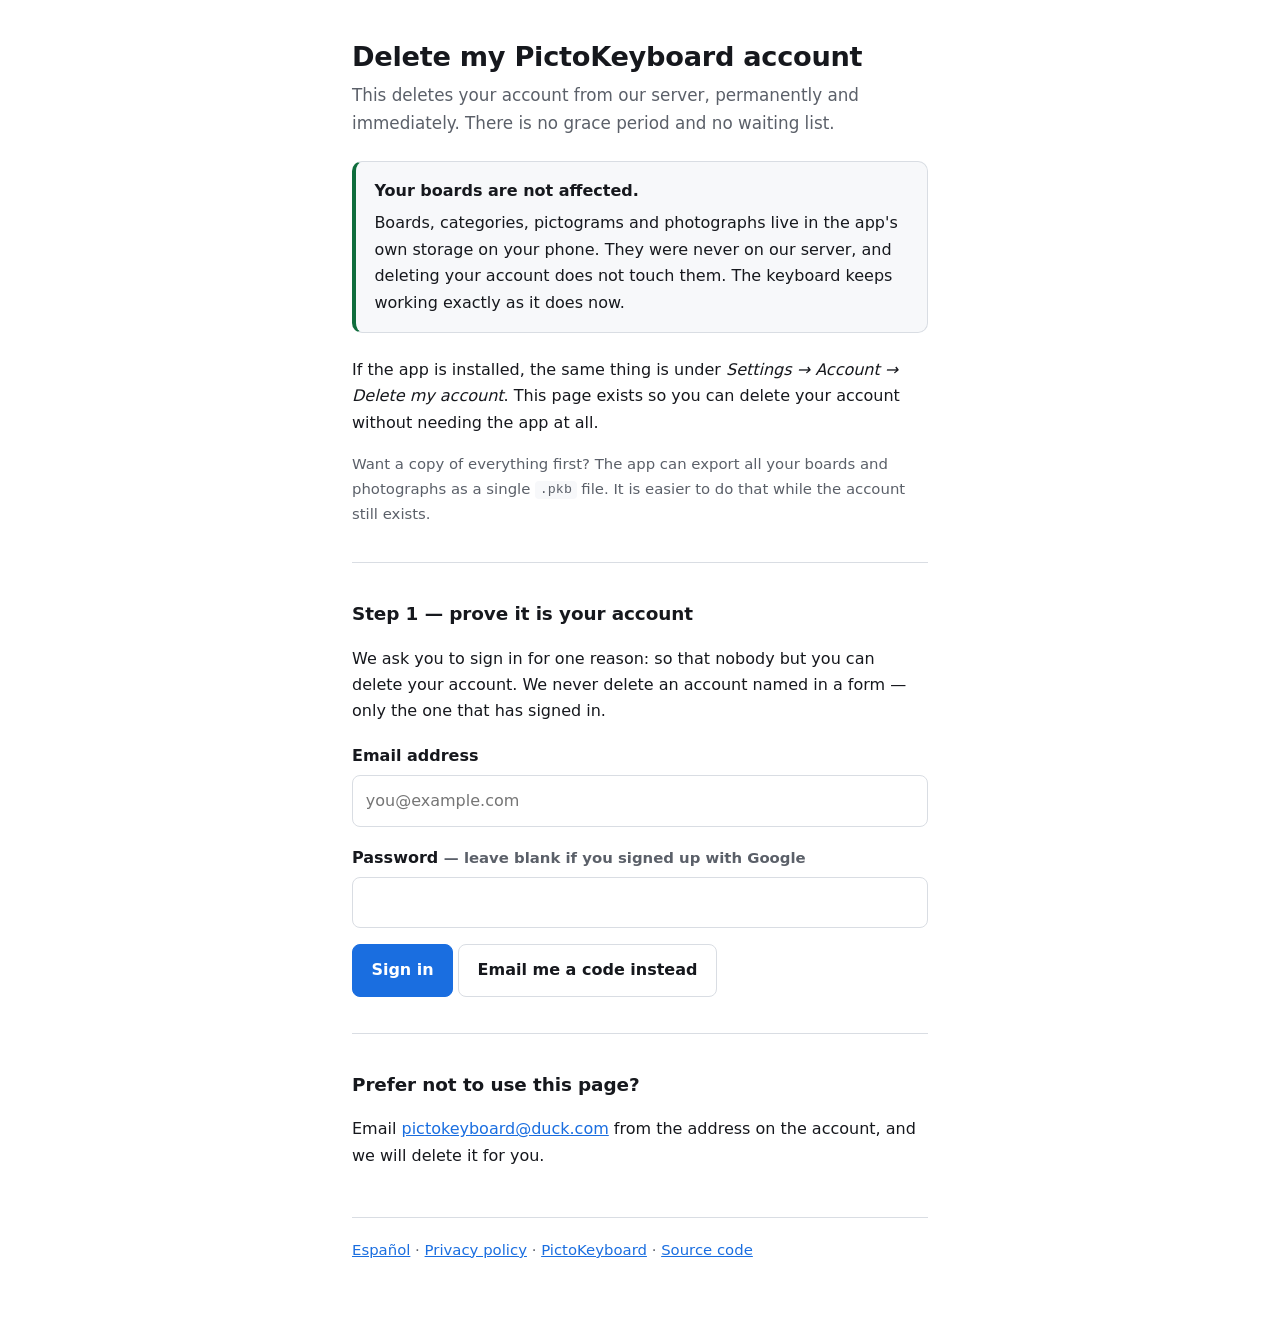
==== site/delete-account/index.html @ 2436535f "Delete my account from the web, and say plainly what the app knows The third and last part of #83. #" ====
<!doctype html>
<html lang="en">
<head>
<meta charset="utf-8">
<meta name="viewport" content="width=device-width, initial-scale=1">
<title>Delete my PictoKeyboard account</title>
<meta name="description" content="Delete your PictoKeyboard account permanently, without installing the app.">
<link rel="stylesheet" href="../assets/style.css">
<link rel="alternate" hreflang="en" href="https://selfishcoconut.github.io/pictokeyboard/delete-account/">
<link rel="alternate" hreflang="es" href="https://selfishcoconut.github.io/pictokeyboard/es/eliminar-cuenta/">
<link rel="alternate" hreflang="x-default" href="https://selfishcoconut.github.io/pictokeyboard/delete-account/">
</head>
<body>
<main>
  <h1>Delete my PictoKeyboard account</h1>
  <p class="lede">This deletes your account from our server, permanently and
     immediately. There is no grace period and no waiting list.</p>

  <div class="safe">
    <strong>Your boards are not affected.</strong>
    Boards, categories, pictograms and photographs live in the app's own storage
    on your phone. They were never on our server, and deleting your account does
    not touch them. The keyboard keeps working exactly as it does now.
  </div>

  <p>If the app is installed, the same thing is under
     <em>Settings → Account → Delete my account</em>. This page exists so you can
     delete your account without needing the app at all.</p>

  <p class="muted">Want a copy of everything first? The app can export all your
     boards and photographs as a single <code>.pkb</code> file. It is easier to
     do that while the account still exists.</p>

  <hr>

  <h2>Step 1 — prove it is your account</h2>
  <p>We ask you to sign in for one reason: so that nobody but you can delete your
     account. We never delete an account named in a form — only the one that has
     signed in.</p>

  <form id="signin">
    <label for="email">Email address</label>
    <input id="email" name="email" type="email" autocomplete="email" required
           placeholder="you@example.com">

    <label for="password">Password
      <span class="muted">— leave blank if you signed up with Google</span>
    </label>
    <input id="password" name="password" type="password" autocomplete="current-password">

    <button class="primary" type="submit">Sign in</button>
    <button type="button" id="code-btn">Email me a code instead</button>
  </form>

  <form id="verify" hidden>
    <label for="code">The 6-digit code we emailed you</label>
    <input id="code" name="code" inputmode="numeric" autocomplete="one-time-code"
           pattern="[0-9]*" required>
    <button class="primary" type="submit">Confirm code</button>
  </form>

  <section id="confirm" hidden>
    <h2>Step 2 — confirm</h2>
    <p>Signed in as <strong id="who"></strong>.</p>
    <p>Deleting removes your account and the email address or Google identifier
       attached to it. This cannot be undone.</p>
    <button class="danger" type="button" id="delete-btn">Delete my account permanently</button>
  </section>

  <div id="status" class="status" role="status" aria-live="polite" hidden></div>

  <hr>

  <h2>Prefer not to use this page?</h2>
  <p>Email <a href="mailto:pictokeyboard@duck.com">pictokeyboard@duck.com</a> from the
     address on the account, and we will delete it for you.</p>
</main>

<footer>
  <a href="../es/eliminar-cuenta/" lang="es">Español</a> ·
  <a href="../privacy/">Privacy policy</a> ·
  <a href="../">PictoKeyboard</a> ·
  <a href="https://github.com/SelfishCoconut/pictokeyboard">Source code</a>
</footer>

<script>
  window.PK_MESSAGES = {
    yourAccount: 'your account',
    noPassword: 'If you signed up with Google there is no password — use “Email me a code instead”.',
    signingIn: 'Signing in…',
    emailFirst: 'Enter your email address first.',
    sendingCode: 'Sending a code…',
    codeSent: 'If that address has an account, a 6-digit code is on its way.',
    checkingCode: 'Checking the code…',
    deleting: 'Deleting…',
    deleteFailed: 'We could not delete the account just now. Please try again, or email us.',
    tooManyRequests: 'Too many requests just now — the code can only be sent every so often. Wait a few minutes and try again, or email pictokeyboard@duck.com and we will delete the account for you.',
    codeExpired: 'That code has expired. Ask for a new one.',
    wrongDetails: 'That email address and password do not match an account. If you signed up with Google, use “Email me a code instead”.',
    somethingWentWrong: 'Something went wrong. Please try again, or email pictokeyboard@duck.com and we will delete the account for you.',
    deleted: 'Your account has been deleted. The boards on your phone are untouched.',
  }
</script>
<script type="module" src="../assets/delete-account.js"></script>
</body>
</html>
---- site/assets/style.css ----
/*
 * One stylesheet for the whole site, which is three pages long.
 *
 * No framework and no build step: these pages have to stay reachable and
 * readable for as long as the app is on Play, and the least maintenance is the
 * kind that has no dependencies to go stale. Everything here is system fonts
 * and CSS custom properties.
 */

:root {
  color-scheme: light dark;
  --fg: #16181d;
  --bg: #ffffff;
  --muted: #5b6069;
  --line: #d9dde3;
  --accent: #1a6ee0;
  --danger: #b3261e;
  --ok: #0f6d3c;
  --card: #f7f8fa;
}

@media (prefers-color-scheme: dark) {
  :root {
    --fg: #e6e8ec;
    --bg: #14161a;
    --muted: #a2a8b3;
    --line: #2c3037;
    --accent: #7fb0ff;
    --danger: #f2b8b5;
    --ok: #7ad1a1;
    --card: #1b1e24;
  }
}

* { box-sizing: border-box; }

body {
  margin: 0;
  padding: 2.5rem 1.15rem 5rem;
  background: var(--bg);
  color: var(--fg);
  font: 16px/1.65 system-ui, -apple-system, "Segoe UI", Roboto, sans-serif;
  /* Never justified: ragged-right is easier to read, and justification opens
     rivers of whitespace at the narrow widths this is mostly read at. */
  text-align: left;
}

main { max-width: 36rem; margin: 0 auto; }

h1 { font-size: 1.7rem; line-height: 1.25; margin: 0 0 .5rem; letter-spacing: -.01em; }
h2 { font-size: 1.15rem; margin: 2.25rem 0 .5rem; letter-spacing: -.005em; }
h3 { font-size: 1rem; margin: 1.5rem 0 .35rem; }

.lede { color: var(--muted); margin-top: 0; font-size: 1.05rem; }
.muted { color: var(--muted); font-size: .93rem; }

a { color: var(--accent); }
a:focus-visible, button:focus-visible, input:focus-visible {
  outline: 3px solid var(--accent);
  outline-offset: 2px;
}

code {
  font-family: ui-monospace, SFMono-Regular, Menlo, monospace;
  font-size: .9em;
  background: var(--card);
  padding: .1em .35em;
  border-radius: 4px;
}

hr { border: 0; border-top: 1px solid var(--line); margin: 2.25rem 0; }

/* The reassurance box. Used for the one thing every page has to say before it
   says anything else: the boards on the phone are not at risk. */
.safe {
  border: 1px solid var(--line);
  border-left: 4px solid var(--ok);
  border-radius: 10px;
  padding: 1rem 1.15rem;
  margin: 1.5rem 0;
  background: var(--card);
}
.safe strong { display: block; margin-bottom: .35rem; }

label { display: block; font-weight: 600; margin: 1.15rem 0 .35rem; }

input {
  width: 100%;
  padding: .72rem .8rem;
  font: inherit;
  color: var(--fg);
  background: var(--bg);
  border: 1px solid var(--line);
  border-radius: 8px;
}

button {
  font: inherit;
  font-weight: 600;
  padding: .75rem 1.15rem;
  border-radius: 8px;
  border: 1px solid var(--line);
  background: transparent;
  color: var(--fg);
  cursor: pointer;
  margin-top: 1rem;
  /* 44px minimum target, because this page is used on phones by people who are
     often already anxious about pressing the wrong thing. */
  min-height: 44px;
}
button[disabled] { opacity: .55; cursor: not-allowed; }

.primary { background: var(--accent); border-color: var(--accent); color: #fff; }
@media (prefers-color-scheme: dark) { .primary { color: #0b1220; } }

.danger { border-color: var(--danger); color: var(--danger); }

.status {
  margin-top: 1.15rem;
  padding: .85rem 1rem;
  border-radius: 8px;
  border: 1px solid var(--line);
  background: var(--card);
}
.status[data-kind="error"] { border-color: var(--danger); color: var(--danger); }
.status[data-kind="ok"] { border-color: var(--ok); color: var(--ok); }

footer {
  max-width: 36rem;
  margin: 3rem auto 0;
  padding-top: 1.25rem;
  border-top: 1px solid var(--line);
  color: var(--muted);
  font-size: .93rem;
}
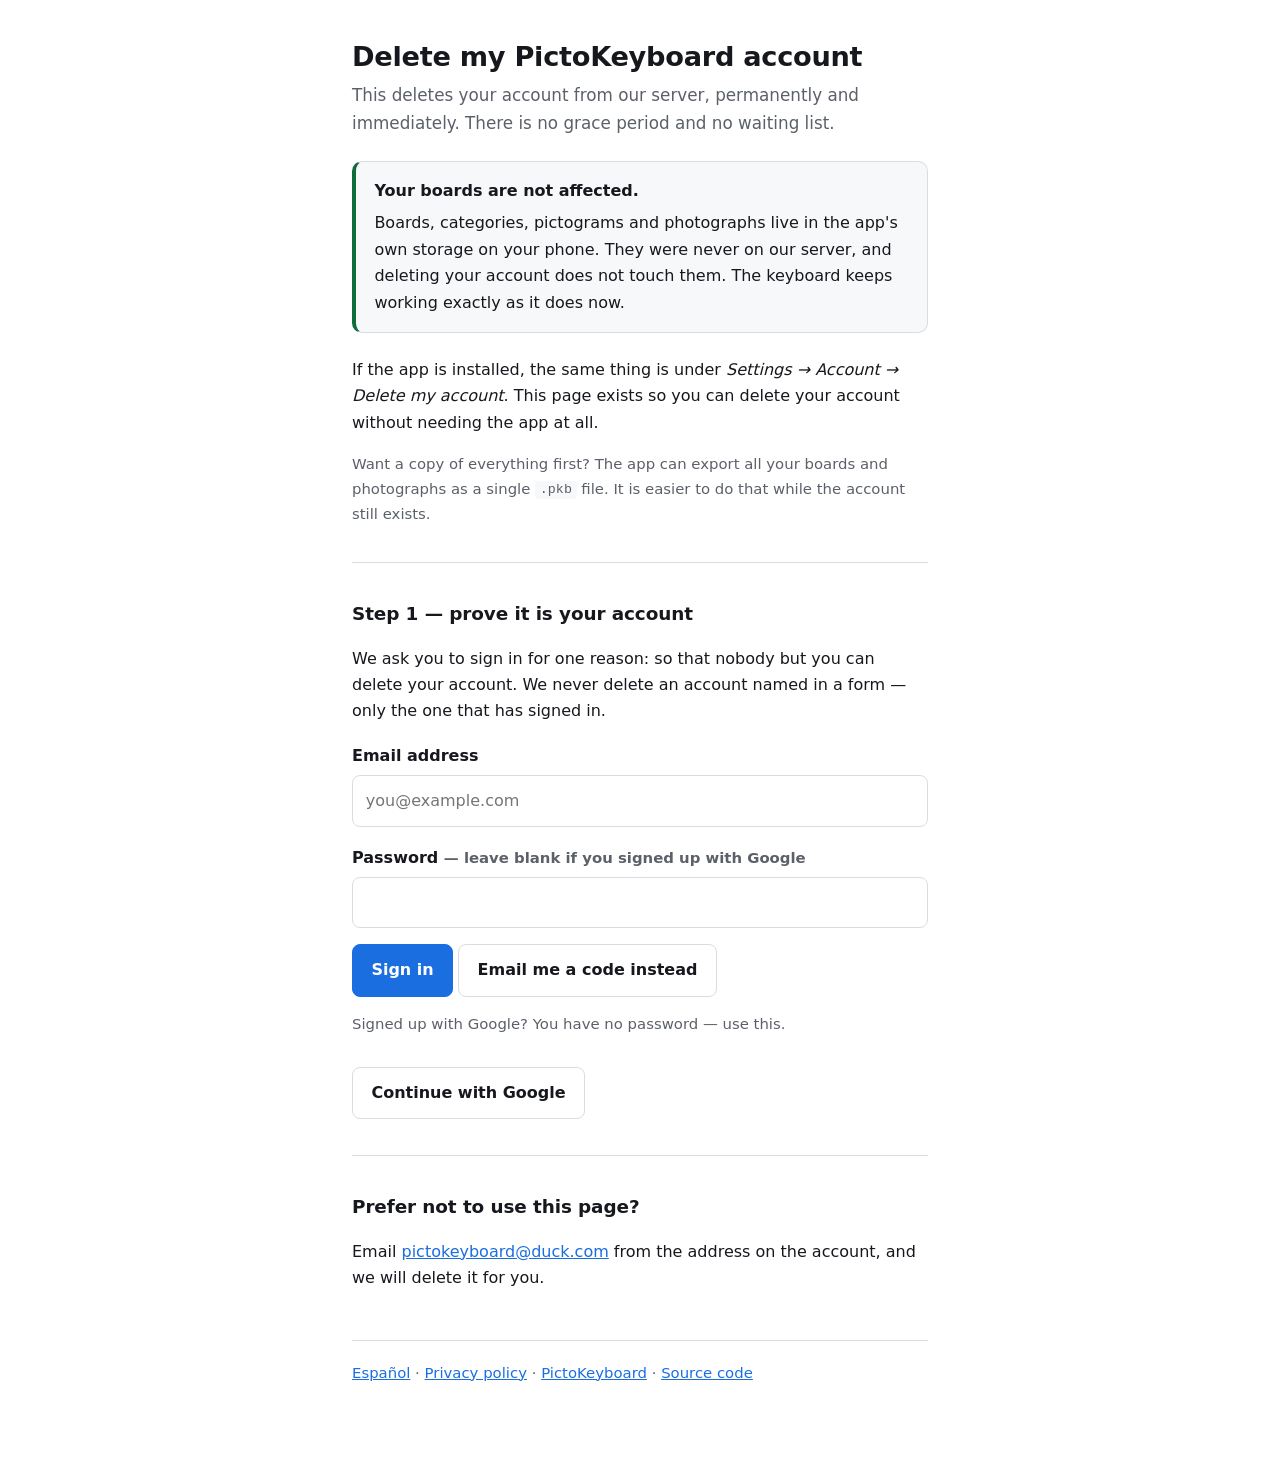
==== commit 965df6b8: "Let a Google caregiver delete their account without any email at all The deletion page had two ways " ====
--- a/site/delete-account/index.html
+++ b/site/delete-account/index.html
@@ -52,6 +52,14 @@
     <button type="button" id="code-btn">Email me a code instead</button>
   </form>
 
+  <!--
+    Outside the form on purpose: it is not a way of submitting these fields, it
+    is a different way in entirely, and an account created with Google has no
+    password for the inputs above to carry.
+  -->
+  <p class="muted">Signed up with Google? You have no password — use this.</p>
+  <button type="button" id="google-btn">Continue with Google</button>
+
   <form id="verify" hidden>
     <label for="code">The 6-digit code we emailed you</label>
     <input id="code" name="code" inputmode="numeric" autocomplete="one-time-code"
@@ -86,7 +94,9 @@
 <script>
   window.PK_MESSAGES = {
     yourAccount: 'your account',
-    noPassword: 'If you signed up with Google there is no password — use “Email me a code instead”.',
+    noPassword: 'If you signed up with Google there is no password — use “Continue with Google”.',
+    openingGoogle: 'Taking you to Google…',
+    googleRefused: 'Google sign-in was cancelled, so nothing has changed. You can try again.',
     signingIn: 'Signing in…',
     emailFirst: 'Enter your email address first.',
     sendingCode: 'Sending a code…',
